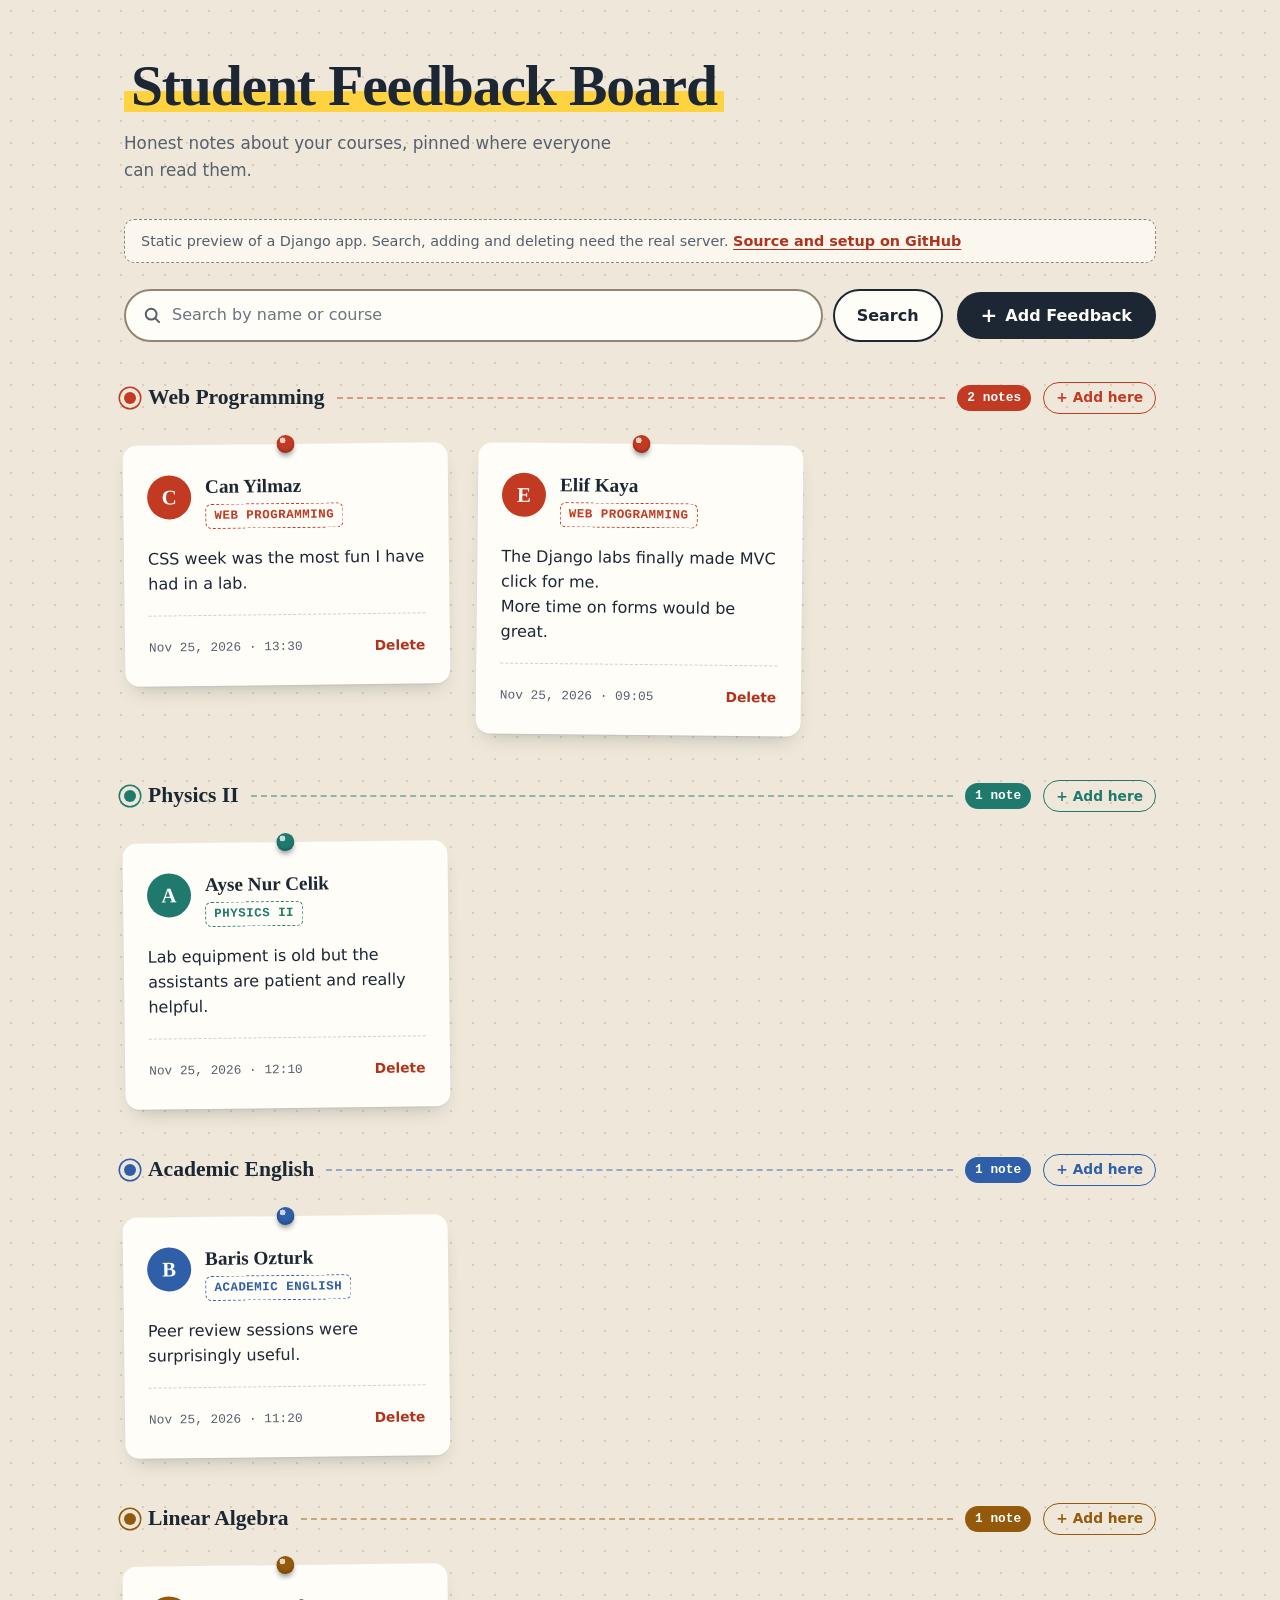
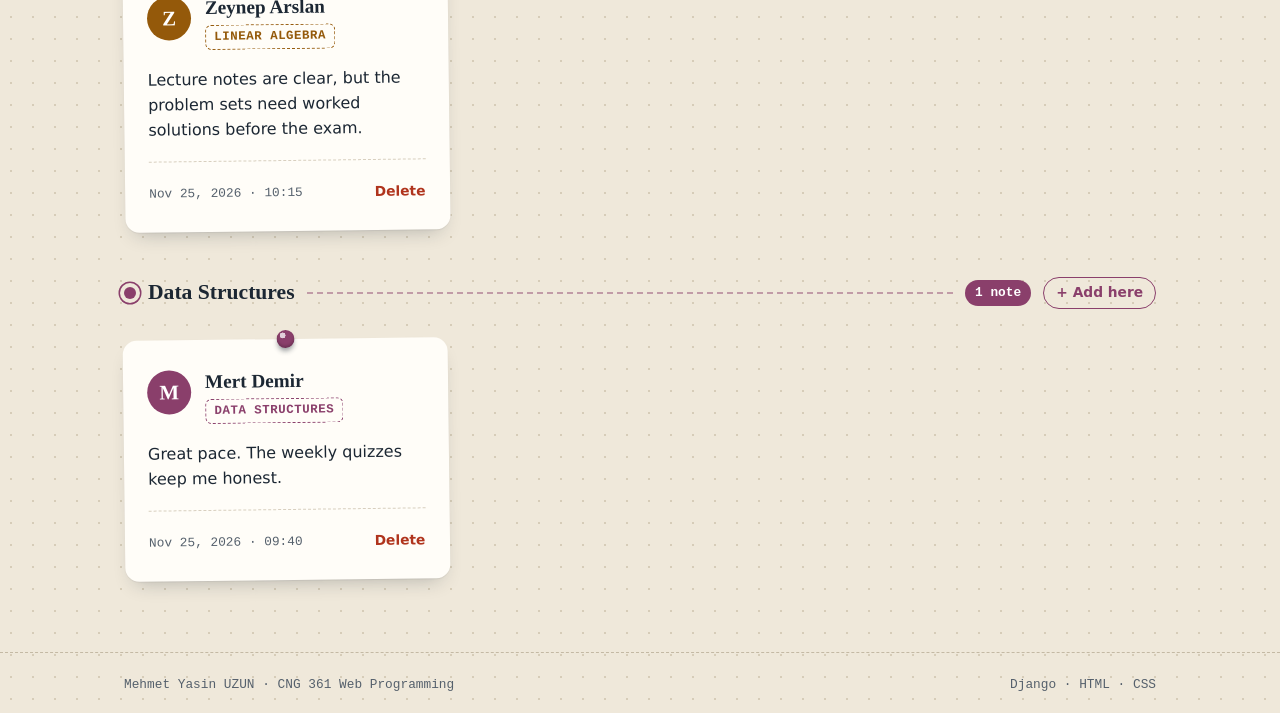
==== docs/index.html @ aa5fe02a "Add Student Feedback Board Django feedback board for the CNG 361 Web Programming lab midterm: Feedba" ====
<!DOCTYPE html>
<html lang="en">
<head>
    <meta charset="utf-8">
    <meta name="viewport" content="width=device-width, initial-scale=1">
    <meta name="author" content="Mehmet Yasin UZUN">
    <title>Student Feedback Board</title>
    <link rel="icon" type="image/svg+xml" href="img/favicon.svg">
    <link rel="stylesheet" href="css/style.css">
    <link rel="stylesheet" href="css/demo.css">
</head>
<body>
    <a class="skip-link" href="#content">Skip to content</a>

    <header class="site-header">
        <div class="container">
            <a class="brand" href="index.html">
                <h1><span class="mark">Student Feedback Board</span></h1>
            </a>
            <p class="tagline">Honest notes about your courses, pinned where everyone can read them.</p>
        </div>
    </header>

    

    <div class="container" id="demo-note"><p class="demo-note">Static preview of a Django app. Search, adding and deleting need the real server. <a href="https://github.com/mehmetyasinuzun/student-feedback-board">Source and setup on GitHub</a></p></div>

    <main class="container" id="content">
        
<section class="toolbar" aria-label="Board tools">
    <form class="search" method="get" action="search.html" role="search">
        <label class="visually-hidden" for="q">Search by name or course</label>
        <input type="search" id="q" name="q" value="" placeholder="Search by name or course" maxlength="100">
        <button type="submit" class="btn btn-ghost">Search</button>
    </form>
    <a class="btn btn-primary btn-add" href="add.html">Add Feedback</a>
</section>




<div class="board">
    
    <section class="course-group tone-red">
        <header class="group-head">
            <h2 class="group-title">Web Programming</h2>
            <span class="group-count">2 notes</span>
            <a class="group-add" href="add-web-programming.html" aria-label="Add feedback for Web Programming">Add here</a>
        </header>
        <div class="group-cards">
            
            <article class="card">
                <header class="card-head">
                    <span class="avatar" aria-hidden="true">C</span>
                    <div class="card-who">
                        <h3 class="card-name">Can Yilmaz</h3>
                        <span class="card-course">Web Programming</span>
                    </div>
                </header>
                <p class="card-message">CSS week was the most fun I have had in a lab.</p>
                <footer class="card-foot">
                    <time datetime="2026-11-25T13:30:00+03:00">Nov 25, 2026 · 13:30</time>
                    <a class="delete-link" href="#demo-note">Delete</a>
                </footer>
            </article>
            
            <article class="card">
                <header class="card-head">
                    <span class="avatar" aria-hidden="true">E</span>
                    <div class="card-who">
                        <h3 class="card-name">Elif Kaya</h3>
                        <span class="card-course">Web Programming</span>
                    </div>
                </header>
                <p class="card-message">The Django labs finally made MVC click for me.<br>More time on forms would be great.</p>
                <footer class="card-foot">
                    <time datetime="2026-11-25T09:05:00+03:00">Nov 25, 2026 · 09:05</time>
                    <a class="delete-link" href="#demo-note">Delete</a>
                </footer>
            </article>
            
        </div>
    </section>
    
    <section class="course-group tone-teal">
        <header class="group-head">
            <h2 class="group-title">Physics II</h2>
            <span class="group-count">1 note</span>
            <a class="group-add" href="add-physics-ii.html" aria-label="Add feedback for Physics II">Add here</a>
        </header>
        <div class="group-cards">
            
            <article class="card">
                <header class="card-head">
                    <span class="avatar" aria-hidden="true">A</span>
                    <div class="card-who">
                        <h3 class="card-name">Ayse Nur Celik</h3>
                        <span class="card-course">Physics II</span>
                    </div>
                </header>
                <p class="card-message">Lab equipment is old but the assistants are patient and really helpful.</p>
                <footer class="card-foot">
                    <time datetime="2026-11-25T12:10:00+03:00">Nov 25, 2026 · 12:10</time>
                    <a class="delete-link" href="#demo-note">Delete</a>
                </footer>
            </article>
            
        </div>
    </section>
    
    <section class="course-group tone-blue">
        <header class="group-head">
            <h2 class="group-title">Academic English</h2>
            <span class="group-count">1 note</span>
            <a class="group-add" href="add-academic-english.html" aria-label="Add feedback for Academic English">Add here</a>
        </header>
        <div class="group-cards">
            
            <article class="card">
                <header class="card-head">
                    <span class="avatar" aria-hidden="true">B</span>
                    <div class="card-who">
                        <h3 class="card-name">Baris Ozturk</h3>
                        <span class="card-course">Academic English</span>
                    </div>
                </header>
                <p class="card-message">Peer review sessions were surprisingly useful.</p>
                <footer class="card-foot">
                    <time datetime="2026-11-25T11:20:00+03:00">Nov 25, 2026 · 11:20</time>
                    <a class="delete-link" href="#demo-note">Delete</a>
                </footer>
            </article>
            
        </div>
    </section>
    
    <section class="course-group tone-amber">
        <header class="group-head">
            <h2 class="group-title">Linear Algebra</h2>
            <span class="group-count">1 note</span>
            <a class="group-add" href="add-linear-algebra.html" aria-label="Add feedback for Linear Algebra">Add here</a>
        </header>
        <div class="group-cards">
            
            <article class="card">
                <header class="card-head">
                    <span class="avatar" aria-hidden="true">Z</span>
                    <div class="card-who">
                        <h3 class="card-name">Zeynep Arslan</h3>
                        <span class="card-course">Linear Algebra</span>
                    </div>
                </header>
                <p class="card-message">Lecture notes are clear, but the problem sets need worked solutions before the exam.</p>
                <footer class="card-foot">
                    <time datetime="2026-11-25T10:15:00+03:00">Nov 25, 2026 · 10:15</time>
                    <a class="delete-link" href="#demo-note">Delete</a>
                </footer>
            </article>
            
        </div>
    </section>
    
    <section class="course-group tone-plum">
        <header class="group-head">
            <h2 class="group-title">Data Structures</h2>
            <span class="group-count">1 note</span>
            <a class="group-add" href="add-data-structures.html" aria-label="Add feedback for Data Structures">Add here</a>
        </header>
        <div class="group-cards">
            
            <article class="card">
                <header class="card-head">
                    <span class="avatar" aria-hidden="true">M</span>
                    <div class="card-who">
                        <h3 class="card-name">Mert Demir</h3>
                        <span class="card-course">Data Structures</span>
                    </div>
                </header>
                <p class="card-message">Great pace. The weekly quizzes keep me honest.</p>
                <footer class="card-foot">
                    <time datetime="2026-11-25T09:40:00+03:00">Nov 25, 2026 · 09:40</time>
                    <a class="delete-link" href="#demo-note">Delete</a>
                </footer>
            </article>
            
        </div>
    </section>
    
</div>


    </main>

    <footer class="site-footer">
        <div class="container">
            <span>Mehmet Yasin UZUN &middot; CNG 361 Web Programming</span>
            <span>Django &middot; HTML &middot; CSS</span>
        </div>
    </footer>
</body>
</html>
---- docs/css/style.css ----
:root {
    color-scheme: light;
    --field: #8f8776;
    --paper: #efe8da;
    --paper-dot: #d6ccb8;
    --card: #fffdf8;
    --ink: #1c2733;
    --ink-soft: #55606c;
    --line: #d8cfbf;
    --red: #c23a22;
    --red-deep: #b0341d;
    --yellow: #ffd23f;
    --teal: #1f7a6d;
    --blue: #2f5fa8;
    --plum: #8a3f6b;
    --amber: #94590a;
    --radius: 14px;
    --shadow: 0 1px 1px rgba(28, 39, 51, .06), 0 10px 20px -10px rgba(28, 39, 51, .3);
    --shadow-lift: 0 2px 2px rgba(28, 39, 51, .06), 0 26px 36px -16px rgba(28, 39, 51, .42);
    --ease: cubic-bezier(.2, .8, .2, 1);
    --serif: "Iowan Old Style", "Palatino Linotype", Palatino, Georgia, serif;
    --sans: "Segoe UI", system-ui, -apple-system, Roboto, "Helvetica Neue", Arial, sans-serif;
    --mono: "Cascadia Mono", Consolas, "SF Mono", Menlo, monospace;
}

*,
*::before,
*::after {
    box-sizing: border-box;
}

html {
    scroll-behavior: smooth;
}

body {
    margin: 0;
    min-height: 100vh;
    min-height: 100dvh;
    display: flex;
    flex-direction: column;
    background-color: var(--paper);
    background-image: radial-gradient(var(--paper-dot) 1.1px, transparent 1.5px);
    background-size: 22px 22px;
    color: var(--ink);
    font-family: var(--sans);
    font-size: 16px;
    line-height: 1.55;
    -webkit-font-smoothing: antialiased;
}

::selection {
    background: var(--yellow);
    color: var(--ink);
}

a {
    color: inherit;
}

:focus-visible {
    outline: 3px solid var(--blue);
    outline-offset: 3px;
}

.container {
    width: 100%;
    max-width: 1080px;
    margin: 0 auto;
    padding: 0 24px;
}

main.container {
    flex: 1;
    padding-bottom: 72px;
}

.visually-hidden {
    position: absolute;
    width: 1px;
    height: 1px;
    margin: -1px;
    padding: 0;
    border: 0;
    overflow: hidden;
    clip-path: inset(50%);
    white-space: nowrap;
}

.skip-link {
    position: absolute;
    left: 16px;
    top: -60px;
    z-index: 20;
    padding: 10px 16px;
    background: var(--ink);
    color: var(--paper);
    border-radius: 0 0 10px 10px;
    transition: top .2s var(--ease);
}

.skip-link:focus {
    top: 0;
}

.site-header {
    padding: 56px 0 36px;
}

.brand {
    display: inline-block;
    text-decoration: none;
}

.site-header h1 {
    margin: 0;
    font-family: var(--serif);
    font-size: clamp(2.1rem, 6vw, 3.6rem);
    font-weight: 700;
    line-height: 1.05;
    letter-spacing: -.02em;
}

.mark {
    padding: 0 .12em;
    -webkit-box-decoration-break: clone;
    box-decoration-break: clone;
    background-image: linear-gradient(transparent 58%, var(--yellow) 58%, var(--yellow) 92%, transparent 92%);
    background-repeat: no-repeat;
    background-size: 100% 100%;
    animation: highlight .9s .35s var(--ease) backwards;
}

.tagline {
    margin: 14px 0 0;
    max-width: 46ch;
    color: var(--ink-soft);
    font-size: 1.05rem;
}

.toolbar {
    display: flex;
    gap: 14px;
    align-items: center;
    margin-bottom: 18px;
    animation: rise .7s .2s var(--ease) backwards;
}

.search {
    flex: 1;
    display: flex;
    flex-wrap: wrap;
    gap: 10px;
}

.search input {
    flex: 1 1 180px;
    min-width: 0;
    padding: 12px 18px 12px 46px;
    border: 2px solid var(--field);
    border-radius: 999px;
    background-color: var(--card);
    background-image: url("data:image/svg+xml,%3Csvg xmlns='http://www.w3.org/2000/svg' viewBox='0 0 24 24' fill='none' stroke='%2355606c' stroke-width='2.4' stroke-linecap='round'%3E%3Ccircle cx='11' cy='11' r='6.5'/%3E%3Cpath d='M16 16l4.5 4.5'/%3E%3C/svg%3E");
    background-repeat: no-repeat;
    background-position: 16px center;
    background-size: 20px;
    color: var(--ink);
    font: inherit;
    transition: border-color .2s, box-shadow .25s var(--ease);
}

.search input::placeholder,
.sheet input::placeholder,
.sheet textarea::placeholder {
    color: #6b7480;
}

.search input:hover {
    border-color: var(--ink-soft);
}

.search input:focus {
    outline: 2px solid transparent;
    outline-offset: 2px;
    border-color: var(--ink);
    box-shadow: 0 0 0 5px rgba(255, 210, 63, .6);
}

.btn {
    display: inline-flex;
    align-items: center;
    justify-content: center;
    gap: 8px;
    padding: 12px 22px;
    border: 2px solid var(--ink);
    border-radius: 999px;
    background-repeat: no-repeat;
    background-size: 210% 100%;
    background-position: 100% 0;
    font: inherit;
    font-weight: 600;
    line-height: 1.2;
    white-space: nowrap;
    text-decoration: none;
    cursor: pointer;
    transition: background-position .4s var(--ease), color .25s, border-color .25s, transform .25s var(--ease), box-shadow .25s var(--ease);
}

.btn:hover {
    background-position: 0 0;
    transform: translateY(-2px);
    box-shadow: 0 10px 18px -10px rgba(28, 39, 51, .55);
}

.btn:active {
    transform: translateY(0) scale(.97);
    box-shadow: none;
}

.btn-primary {
    background-image: linear-gradient(90deg, var(--red-deep) 50%, var(--ink) 50%);
    color: var(--card);
}

.btn-primary:hover {
    border-color: var(--red-deep);
}

.btn-ghost {
    background-image: linear-gradient(90deg, var(--ink) 50%, var(--card) 50%);
    color: var(--ink);
}

.btn-ghost:hover {
    color: var(--card);
}

.btn-add::before {
    content: "+";
    display: inline-block;
    font-size: 1.25em;
    line-height: .8;
    transition: transform .4s var(--ease);
}

.btn-add:hover::before {
    transform: rotate(180deg) scale(1.15);
}

.result-note {
    margin: 0 0 8px;
    color: var(--ink-soft);
    font-size: .95rem;
    overflow-wrap: anywhere;
    animation: rise .5s var(--ease) backwards;
}

.result-note q {
    color: var(--ink);
    font-weight: 600;
    background: linear-gradient(transparent 60%, var(--yellow) 60%);
}

.result-note a {
    display: inline-block;
    margin-left: 10px;
    padding-block: 10px;
    color: var(--red-deep);
    font-weight: 600;
    text-underline-offset: 3px;
}

.result-note a:hover {
    text-decoration-thickness: 2px;
}

.board {
    display: grid;
    gap: 46px;
    padding-top: 22px;
}

.course-group {
    --accent: var(--red);
    min-width: 0;
    animation: rise .6s .2s var(--ease) backwards;
}

.tone-teal { --accent: var(--teal); }
.tone-blue { --accent: var(--blue); }
.tone-amber { --accent: var(--amber); }
.tone-plum { --accent: var(--plum); }

.group-head {
    display: flex;
    align-items: center;
    gap: 12px;
}

.group-head::before {
    content: "";
    flex: none;
    width: 12px;
    height: 12px;
    border-radius: 50%;
    background-color: var(--accent);
    box-shadow: 0 0 0 4px var(--paper), 0 0 0 5.5px var(--accent);
}

.group-head::after {
    content: "";
    flex: 1;
    min-width: 20px;
    border-top: 2px dashed var(--accent);
    opacity: .45;
    order: 2;
}

.group-title {
    margin: 0;
    min-width: 0;
    font-family: var(--serif);
    font-size: 1.35rem;
    line-height: 1.2;
    overflow-wrap: break-word;
}

.group-count {
    flex: none;
    order: 3;
    padding: 3px 10px;
    border-radius: 999px;
    background-color: var(--accent);
    color: #fff;
    font-family: var(--mono);
    font-size: .8rem;
    font-weight: 600;
}

.group-add {
    flex: none;
    order: 4;
    display: inline-flex;
    align-items: center;
    gap: 5px;
    min-height: 32px;
    padding: 3px 12px;
    border: 1.5px solid var(--accent);
    border-radius: 999px;
    color: var(--accent);
    font-size: .86rem;
    font-weight: 600;
    text-decoration: none;
    transition: background-color .25s, color .25s, transform .25s var(--ease);
}

.group-add::before {
    content: "+";
    display: inline-block;
    transition: transform .4s var(--ease);
}

.group-add:hover {
    background-color: var(--accent);
    color: #fff;
    transform: translateY(-1px);
}

.group-add:hover::before {
    transform: rotate(180deg);
}

.group-cards {
    display: grid;
    grid-template-columns: repeat(auto-fill, minmax(290px, 1fr));
    gap: 34px 28px;
    align-items: start;
    padding-top: 30px;
}

.card {
    --tilt: -.7deg;
    position: relative;
    padding: 30px 24px 16px;
    background-color: var(--card);
    border-radius: var(--radius);
    box-shadow: var(--shadow);
    rotate: var(--tilt);
    transition: rotate .4s var(--ease), translate .4s var(--ease), box-shadow .4s var(--ease);
    animation: pin-in .65s var(--ease) backwards;
}

.card::before {
    content: "";
    position: absolute;
    top: -9px;
    left: 50%;
    width: 18px;
    height: 18px;
    margin-left: -9px;
    border-radius: 50%;
    background: radial-gradient(circle at 34% 30%, rgba(255, 255, 255, .75) 0 16%, transparent 18%), var(--accent);
    box-shadow: 0 4px 5px -1px rgba(28, 39, 51, .45), inset 0 -2px 3px rgba(0, 0, 0, .22);
    transition: transform .4s var(--ease);
}

.card::after {
    content: "";
    position: absolute;
    left: 0;
    right: 0;
    top: 100%;
    height: 9px;
}

.card:focus-within {
    rotate: 0deg;
    translate: 0 -7px;
    box-shadow: var(--shadow-lift);
}

@media (hover: hover) {
    .card:hover {
        rotate: 0deg;
        translate: 0 -7px;
        box-shadow: var(--shadow-lift);
    }
}

.card:hover::before,
.card:focus-within::before {
    transform: scale(1.18);
}

.card:nth-child(4n+2) { --tilt: .6deg; }
.card:nth-child(4n+3) { --tilt: -.3deg; }
.card:nth-child(4n+4) { --tilt: .9deg; }

.card:nth-child(1) { animation-delay: .25s; }
.card:nth-child(2) { animation-delay: .32s; }
.card:nth-child(3) { animation-delay: .39s; }
.card:nth-child(4) { animation-delay: .46s; }
.card:nth-child(5) { animation-delay: .53s; }
.card:nth-child(6) { animation-delay: .6s; }
.card:nth-child(7) { animation-delay: .67s; }
.card:nth-child(8) { animation-delay: .74s; }
.card:nth-child(9) { animation-delay: .81s; }
.card:nth-child(n+10) { animation-delay: .88s; }

.card-head {
    display: flex;
    gap: 14px;
    align-items: flex-start;
}

.avatar {
    flex: none;
    display: grid;
    place-items: center;
    width: 44px;
    height: 44px;
    border-radius: 50%;
    background: var(--accent);
    color: #fff;
    font-family: var(--serif);
    font-size: 1.3rem;
    font-weight: 700;
    transition: transform .5s var(--ease);
}

.card:hover .avatar {
    transform: rotate(-8deg) scale(1.06);
}

.card-who {
    min-width: 0;
}

.card-name {
    margin: 0 0 4px;
    font-family: var(--serif);
    font-size: 1.2rem;
    line-height: 1.2;
    overflow-wrap: anywhere;
}

.card-course {
    display: inline-block;
    padding: 2px 8px;
    border: 1.5px dashed currentColor;
    border-radius: 6px;
    color: var(--accent);
    font-family: var(--mono);
    font-size: .78rem;
    font-weight: 600;
    letter-spacing: .04em;
    text-transform: uppercase;
    overflow-wrap: anywhere;
}

.card-message {
    margin: 18px 0;
    max-height: 16.5em;
    overflow-y: auto;
    overscroll-behavior: contain;
    overflow-wrap: anywhere;
}

.card-foot {
    display: flex;
    justify-content: space-between;
    align-items: center;
    gap: 12px;
    min-height: 44px;
    padding-top: 10px;
    border-top: 1px dashed var(--line);
}

.card-foot time {
    color: var(--ink-soft);
    font-family: var(--mono);
    font-size: .8rem;
}

.delete-link {
    flex: none;
    display: inline-flex;
    align-items: center;
    min-height: 44px;
    margin-right: -14px;
    padding: 6px 14px;
    border: 1.5px solid transparent;
    border-radius: 999px;
    color: var(--red-deep);
    font-size: .86rem;
    font-weight: 600;
    text-decoration: none;
    transition: background-color .25s, color .25s, border-color .25s, transform .25s var(--ease), box-shadow .25s;
}

.delete-link:hover {
    background-color: var(--red-deep);
    color: #fff;
    transform: translateY(-1px);
    box-shadow: 0 6px 12px -6px rgba(143, 40, 20, .8);
}

.delete-link:active {
    transform: scale(.95);
}

.empty {
    padding: 44px 20px 20px;
    text-align: center;
    animation: rise .7s .25s var(--ease) backwards;
}

.empty-note {
    position: relative;
    display: grid;
    align-content: center;
    gap: 11px;
    width: 150px;
    height: 112px;
    margin: 0 auto 30px;
    padding: 0 26px;
    background: var(--card);
    border: 2px dashed #b9ae99;
    border-radius: var(--radius);
    animation: sway 4.5s ease-in-out infinite alternate;
    transform-origin: 50% -8px;
}

.empty-note::before {
    content: "";
    position: absolute;
    top: -10px;
    left: 50%;
    width: 18px;
    height: 18px;
    margin-left: -9px;
    border-radius: 50%;
    background: radial-gradient(circle at 34% 30%, rgba(255, 255, 255, .75) 0 16%, transparent 18%), var(--red);
    box-shadow: 0 4px 5px -1px rgba(28, 39, 51, .45);
}

.empty-note span {
    height: 6px;
    border-radius: 3px;
    background: var(--line);
}

.empty-note span:nth-child(2) { width: 78%; }
.empty-note span:nth-child(3) { width: 52%; }

.empty-title {
    margin: 0;
    font-family: var(--serif);
    font-size: 1.9rem;
    font-weight: 700;
}

.empty-text {
    margin: 8px 0 24px;
    color: var(--ink-soft);
}

.sheet {
    position: relative;
    max-width: 620px;
    margin: 12px auto 0;
    padding: 40px 40px 34px;
    background: var(--card);
    border-radius: var(--radius);
    box-shadow: var(--shadow);
    animation: pin-in .65s .2s var(--ease) backwards;
}

.sheet::before {
    content: "";
    position: absolute;
    top: -10px;
    left: 50%;
    width: 20px;
    height: 20px;
    margin-left: -10px;
    border-radius: 50%;
    background: radial-gradient(circle at 34% 30%, rgba(255, 255, 255, .75) 0 16%, transparent 18%), var(--red);
    box-shadow: 0 4px 5px -1px rgba(28, 39, 51, .45), inset 0 -2px 3px rgba(0, 0, 0, .22);
}

.sheet-title {
    margin: 0;
    font-family: var(--serif);
    font-size: 1.9rem;
    line-height: 1.15;
}

.sheet-lead {
    margin: 6px 0 26px;
    color: var(--ink-soft);
}

#id_existing_course {
    display: flex;
    flex-wrap: wrap;
    gap: 10px;
    margin: -12px 0 22px;
}

#id_existing_course > div {
    max-width: 100%;
    animation: chip-in .45s var(--ease) backwards;
}

#id_existing_course > div:nth-child(1) { animation-delay: .35s; }
#id_existing_course > div:nth-child(2) { animation-delay: .4s; }
#id_existing_course > div:nth-child(3) { animation-delay: .45s; }
#id_existing_course > div:nth-child(4) { animation-delay: .5s; }
#id_existing_course > div:nth-child(5) { animation-delay: .55s; }
#id_existing_course > div:nth-child(n+6) { animation-delay: .6s; }

#id_existing_course label {
    display: inline-flex;
    align-items: center;
    gap: 8px;
    min-height: 42px;
    max-width: 100%;
    padding: 7px 16px 7px 12px;
    border: 2px solid var(--ink);
    border-radius: 999px;
    background-color: var(--card);
    color: var(--ink);
    font-size: .92rem;
    font-weight: 600;
    line-height: 1.25;
    overflow-wrap: anywhere;
    cursor: pointer;
    transition: background-color .25s, color .25s, transform .25s var(--ease), box-shadow .25s var(--ease);
}

#id_existing_course input {
    flex: none;
    width: 16px;
    height: 16px;
    margin: 0;
    accent-color: var(--ink);
    cursor: pointer;
}

#id_existing_course label:hover {
    background-color: var(--yellow);
    transform: translateY(-2px);
    box-shadow: 0 8px 14px -8px rgba(28, 39, 51, .55);
}

#id_existing_course label:has(input:checked) {
    background-color: var(--ink);
    color: var(--card);
}

#id_existing_course label:has(input:checked) input {
    accent-color: var(--yellow);
}

#id_existing_course label:has(input:focus-visible) {
    outline: 3px solid var(--blue);
    outline-offset: 3px;
}

#id_existing_course input:focus-visible {
    outline: none;
}

.sheet form p:empty {
    display: none;
}

.sheet form p {
    display: grid;
    gap: 7px;
    margin: 0 0 20px;
}

.sheet label {
    font-size: .92rem;
    font-weight: 600;
}

.sheet input[type="text"],
.sheet textarea {
    width: 100%;
    padding: 12px 14px;
    border: 2px solid var(--field);
    border-radius: 10px;
    background: #fff;
    color: var(--ink);
    font: inherit;
    transition: border-color .2s, box-shadow .25s var(--ease), background-color .2s;
}

.sheet textarea {
    min-height: 150px;
    line-height: 1.55;
    resize: vertical;
}

.sheet input[type="text"]:hover,
.sheet textarea:hover {
    border-color: var(--ink-soft);
}

.sheet input[type="text"]:focus,
.sheet textarea:focus {
    outline: 2px solid transparent;
    outline-offset: 2px;
    border-color: var(--ink);
    box-shadow: 0 0 0 5px rgba(255, 210, 63, .6);
}

.errorlist {
    margin: 0 0 7px;
    padding: 0;
    list-style: none;
    color: var(--red-deep);
    font-size: .88rem;
    font-weight: 600;
    animation: shake .45s var(--ease);
}

.errorlist li {
    display: grid;
    grid-template-columns: 18px 1fr;
    gap: 7px;
    align-items: start;
}

.errorlist li::before {
    content: "!";
    display: inline-grid;
    place-items: center;
    width: 18px;
    height: 18px;
    margin-top: 1px;
    border-radius: 50%;
    background: var(--red-deep);
    color: #fff;
    font-size: .75rem;
}

.errorlist + p input[type="text"],
.errorlist + p textarea {
    border-color: var(--red);
    background: #fff5f2;
}

.form-actions {
    display: flex;
    flex-wrap: wrap;
    align-items: center;
    gap: 14px 22px;
    margin-top: 28px;
}

.back-link {
    display: inline-block;
    padding-block: 10px;
    color: var(--ink-soft);
    font-weight: 600;
    text-decoration: none;
    transition: color .2s;
}

.back-link span {
    display: inline-block;
    transition: transform .3s var(--ease);
}

.back-link:hover {
    color: var(--ink);
    text-decoration: underline;
    text-underline-offset: 4px;
}

.back-link:hover span {
    transform: translateX(-5px);
}

.toasts {
    position: fixed;
    top: 20px;
    right: 20px;
    z-index: 10;
    display: grid;
    gap: 10px;
    pointer-events: none;
}

.toast {
    margin: 0;
    padding: 12px 18px;
    border-left: 5px solid var(--yellow);
    border-radius: 10px;
    background: var(--ink);
    color: var(--card);
    font-weight: 600;
    box-shadow: var(--shadow-lift);
    animation: toast 4.6s var(--ease) forwards;
}

.toast-success {
    border-left-color: #4fd1a1;
}

.site-footer {
    padding: 22px 0 28px;
    border-top: 1px dashed #c4b9a4;
    color: var(--ink-soft);
    font-family: var(--mono);
    font-size: .8rem;
}

.site-footer .container {
    display: flex;
    flex-wrap: wrap;
    justify-content: space-between;
    gap: 6px 20px;
}

@keyframes rise {
    from {
        opacity: 0;
        transform: translateY(14px);
    }
}

@keyframes highlight {
    from {
        background-size: 0% 100%;
    }
}

@keyframes pin-in {
    from {
        opacity: 0;
        translate: 0 -26px;
        scale: 1.05;
        rotate: 0deg;
    }
}

@keyframes chip-in {
    from {
        opacity: 0;
        transform: translateY(8px) scale(.9);
    }
}

@keyframes sway {
    from {
        transform: rotate(-3.5deg);
    }
    to {
        transform: rotate(3.5deg);
    }
}

@keyframes shake {
    20% { transform: translateX(-6px); }
    45% { transform: translateX(5px); }
    70% { transform: translateX(-3px); }
    90% { transform: translateX(2px); }
}

@keyframes toast {
    0% {
        opacity: 0;
        transform: translateX(40px);
    }
    8%,
    86% {
        opacity: 1;
        transform: translateX(0);
    }
    100% {
        opacity: 0;
        transform: translateX(40px);
        visibility: hidden;
    }
}

@media (max-width: 640px) {
    .site-header {
        padding: 36px 0 26px;
    }

    .toolbar {
        flex-direction: column;
        align-items: stretch;
    }

    .group-cards {
        grid-template-columns: 1fr;
    }

    .group-head {
        flex-wrap: wrap;
    }

    .group-head::after {
        display: none;
    }

    .group-title {
        flex: 1 1 calc(100% - 30px);
    }

    .group-count {
        margin-left: 24px;
    }

    .sheet {
        padding: 34px 22px 26px;
    }

    .toasts {
        top: auto;
        bottom: 16px;
        left: 16px;
        right: 16px;
    }
}

@media (max-width: 380px) {
    .search {
        flex-direction: column;
    }

    .search input {
        flex: none;
    }
}

@media (prefers-reduced-motion: reduce) {
    *,
    *::before,
    *::after {
        animation-duration: .01ms !important;
        animation-delay: 0s !important;
        animation-iteration-count: 1 !important;
        transition-duration: .01ms !important;
        scroll-behavior: auto !important;
    }

    .toasts {
        position: static;
        margin: 0 24px 16px;
    }

    .toast {
        animation: none;
    }
}

@media print {
    .toasts,
    .toolbar,
    .delete-link,
    .group-add,
    .skip-link {
        display: none;
    }

    .card {
        rotate: none;
        box-shadow: none;
        border: 1px solid #999;
        break-inside: avoid;
        animation: none;
    }

    .card-message {
        max-height: none;
    }
}
---- docs/css/demo.css ----
.demo-note {
    margin: 0 0 26px;
    padding: 10px 16px;
    border: 1.5px dashed var(--field);
    border-radius: 10px;
    background-color: #fbf7ee;
    color: var(--ink-soft);
    font-size: .9rem;
}

.demo-note a {
    color: var(--red-deep);
    font-weight: 600;
    text-underline-offset: 3px;
}
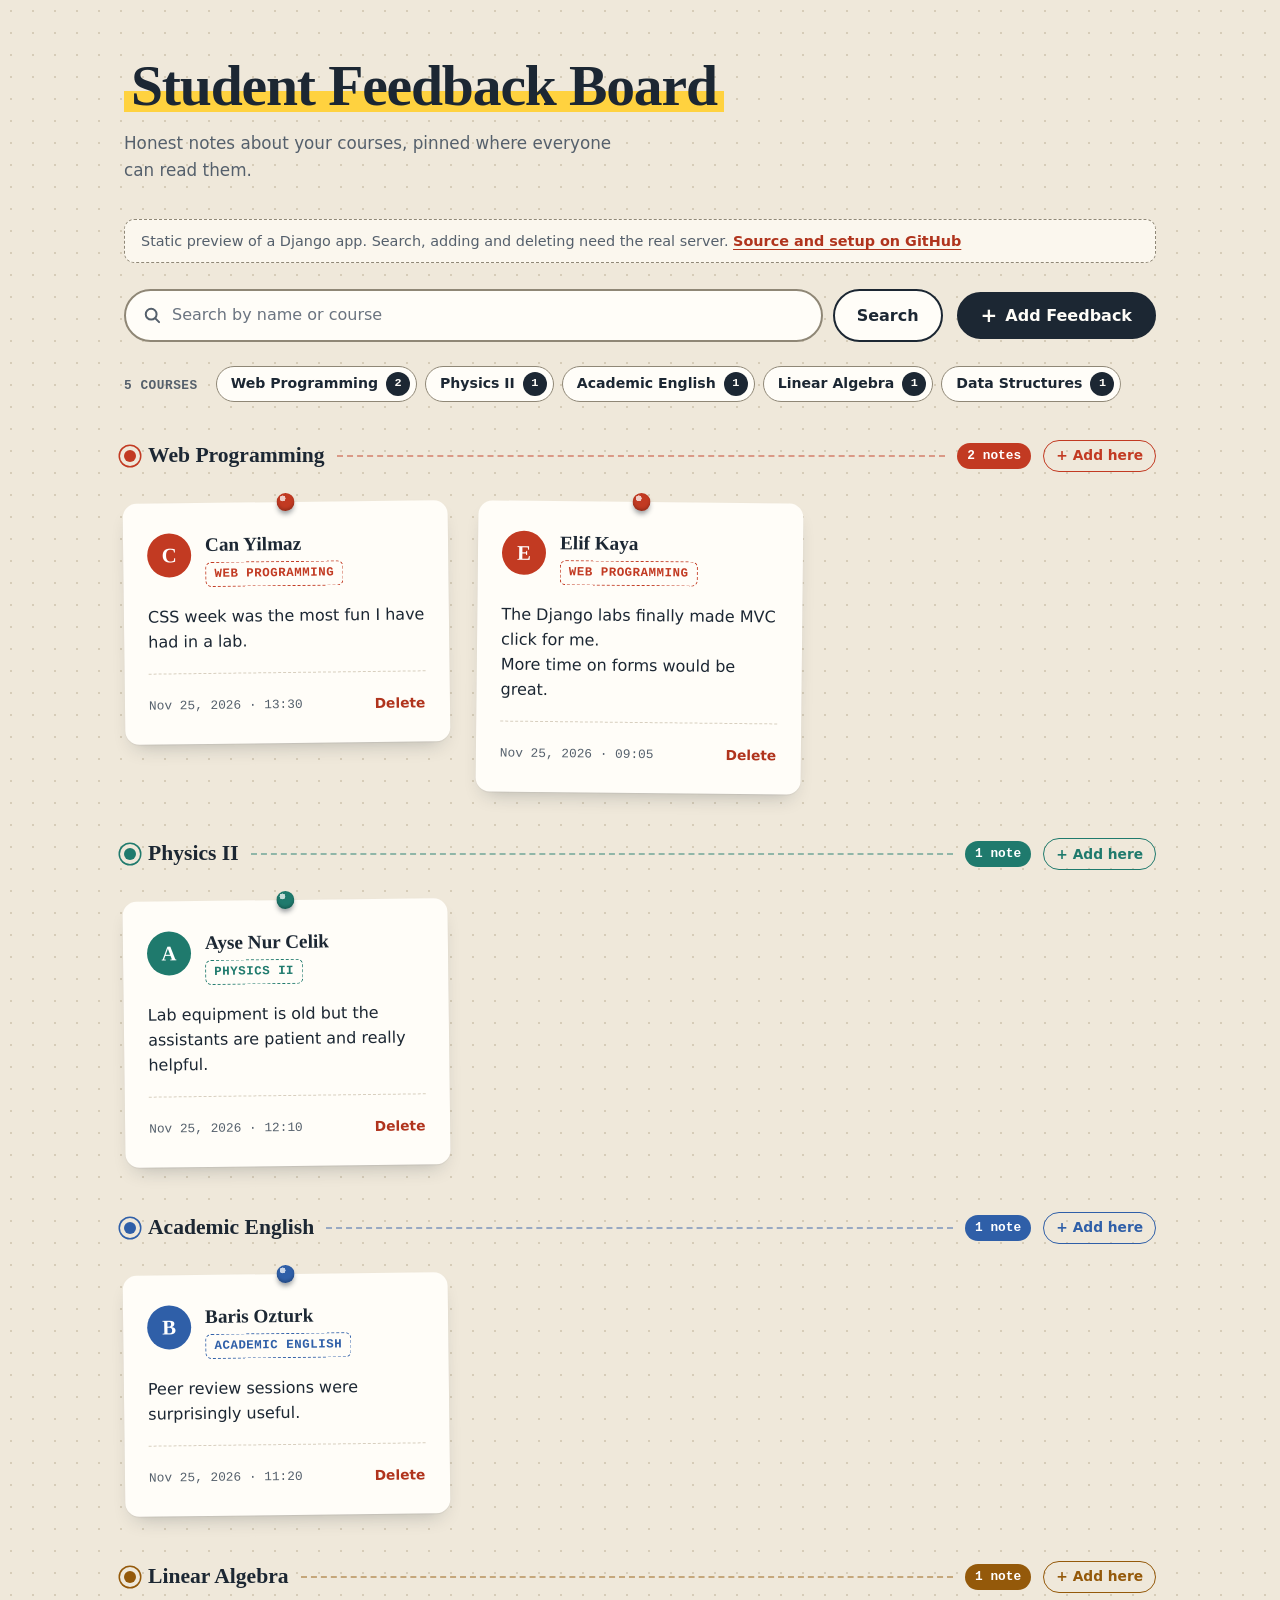
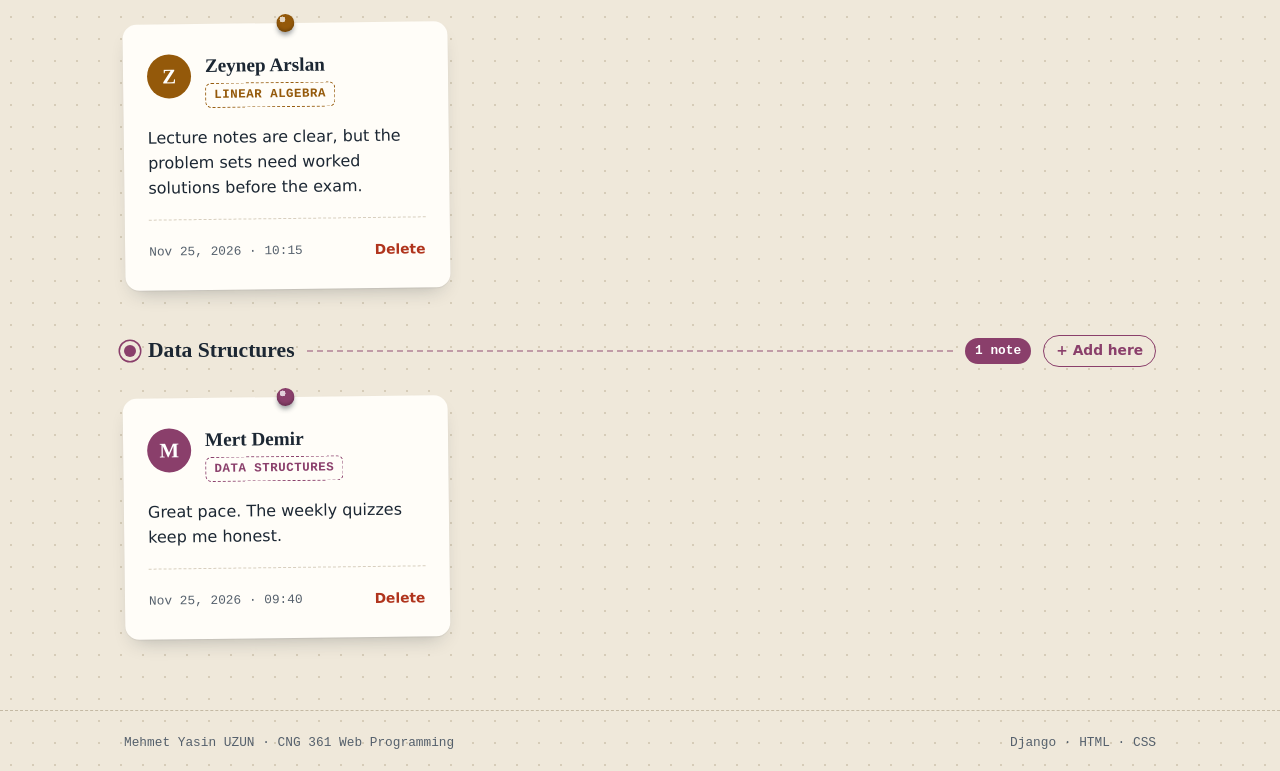
==== commit 647f3ee2: "Scale the course picker and board to long course lists Show only the six most popular courses as pic" ====
--- a/docs/index.html
+++ b/docs/index.html
@@ -40,9 +40,28 @@
 
 
 
+
+<nav class="course-index" aria-label="Jump to a course">
+    <span class="index-label">5 courses</span>
+    <ul class="index-list">
+        
+        <li><a href="#course-1">Web Programming<span class="index-count">2</span></a></li>
+        
+        <li><a href="#course-2">Physics II<span class="index-count">1</span></a></li>
+        
+        <li><a href="#course-3">Academic English<span class="index-count">1</span></a></li>
+        
+        <li><a href="#course-4">Linear Algebra<span class="index-count">1</span></a></li>
+        
+        <li><a href="#course-5">Data Structures<span class="index-count">1</span></a></li>
+        
+    </ul>
+</nav>
+
+
 <div class="board">
     
-    <section class="course-group tone-red">
+    <section class="course-group tone-red" id="course-1">
         <header class="group-head">
             <h2 class="group-title">Web Programming</h2>
             <span class="group-count">2 notes</span>
@@ -83,7 +102,7 @@
         </div>
     </section>
     
-    <section class="course-group tone-teal">
+    <section class="course-group tone-teal" id="course-2">
         <header class="group-head">
             <h2 class="group-title">Physics II</h2>
             <span class="group-count">1 note</span>
@@ -109,7 +128,7 @@
         </div>
     </section>
     
-    <section class="course-group tone-blue">
+    <section class="course-group tone-blue" id="course-3">
         <header class="group-head">
             <h2 class="group-title">Academic English</h2>
             <span class="group-count">1 note</span>
@@ -135,7 +154,7 @@
         </div>
     </section>
     
-    <section class="course-group tone-amber">
+    <section class="course-group tone-amber" id="course-4">
         <header class="group-head">
             <h2 class="group-title">Linear Algebra</h2>
             <span class="group-count">1 note</span>
@@ -161,7 +180,7 @@
         </div>
     </section>
     
-    <section class="course-group tone-plum">
+    <section class="course-group tone-plum" id="course-5">
         <header class="group-head">
             <h2 class="group-title">Data Structures</h2>
             <span class="group-count">1 note</span>
--- a/docs/css/style.css
+++ b/docs/css/style.css
@@ -274,6 +274,82 @@
     text-decoration-thickness: 2px;
 }
 
+.course-index {
+    display: flex;
+    align-items: center;
+    gap: 14px;
+    margin-bottom: 6px;
+    animation: rise .6s .25s var(--ease) backwards;
+}
+
+.index-label {
+    flex: none;
+    color: var(--ink-soft);
+    font-family: var(--mono);
+    font-size: .8rem;
+    font-weight: 600;
+    letter-spacing: .04em;
+    text-transform: uppercase;
+}
+
+.index-list {
+    flex: 1;
+    min-width: 0;
+    display: flex;
+    gap: 8px;
+    margin: 0;
+    padding: 6px 28px 10px 4px;
+    list-style: none;
+    overflow-x: auto;
+    overscroll-behavior-x: contain;
+    scroll-snap-type: x proximity;
+    scrollbar-width: thin;
+    scrollbar-color: var(--field) transparent;
+    -webkit-mask-image: linear-gradient(90deg, #000 calc(100% - 40px), transparent);
+    mask-image: linear-gradient(90deg, #000 calc(100% - 40px), transparent);
+}
+
+.index-list li {
+    flex: none;
+    scroll-snap-align: start;
+}
+
+.index-list a {
+    display: inline-flex;
+    align-items: center;
+    gap: 8px;
+    min-height: 36px;
+    padding: 4px 6px 4px 14px;
+    border: 1.5px solid var(--field);
+    border-radius: 999px;
+    background-color: var(--card);
+    color: var(--ink);
+    font-size: .88rem;
+    font-weight: 600;
+    white-space: nowrap;
+    text-decoration: none;
+    transition: border-color .2s, background-color .25s, transform .25s var(--ease);
+}
+
+.index-list a:hover {
+    border-color: var(--ink);
+    background-color: var(--yellow);
+    transform: translateY(-2px);
+}
+
+.index-count {
+    display: inline-grid;
+    place-items: center;
+    min-width: 24px;
+    height: 24px;
+    padding: 0 6px;
+    border-radius: 999px;
+    background-color: var(--ink);
+    color: var(--card);
+    font-family: var(--mono);
+    font-size: .74rem;
+}
+
 .board {
     display: grid;
     gap: 46px;
@@ -283,6 +359,7 @@
 .course-group {
     --accent: var(--red);
     min-width: 0;
+    scroll-margin-top: 24px;
     animation: rise .6s .2s var(--ease) backwards;
 }
 
@@ -323,6 +400,12 @@
     font-size: 1.35rem;
     line-height: 1.2;
     overflow-wrap: break-word;
+}
+
+.course-group:target .group-title {
+    background-image: linear-gradient(transparent 58%, var(--yellow) 58%, var(--yellow) 92%, transparent 92%);
+    background-repeat: no-repeat;
+    animation: highlight .8s .15s var(--ease) backwards;
 }
 
 .group-count {
@@ -712,6 +795,11 @@
     outline: none;
 }
 
+.helptext {
+    color: var(--ink-soft);
+    font-size: .86rem;
+}
+
 .sheet form p:empty {
     display: none;
 }
@@ -943,6 +1031,12 @@
         grid-template-columns: 1fr;
     }
 
+    .course-index {
+        flex-direction: column;
+        align-items: stretch;
+        gap: 4px;
+    }
+
     .group-head {
         flex-wrap: wrap;
     }
@@ -1006,6 +1100,7 @@
     .toasts,
     .toolbar,
     .delete-link,
+    .course-index,
     .group-add,
     .skip-link {
         display: none;
